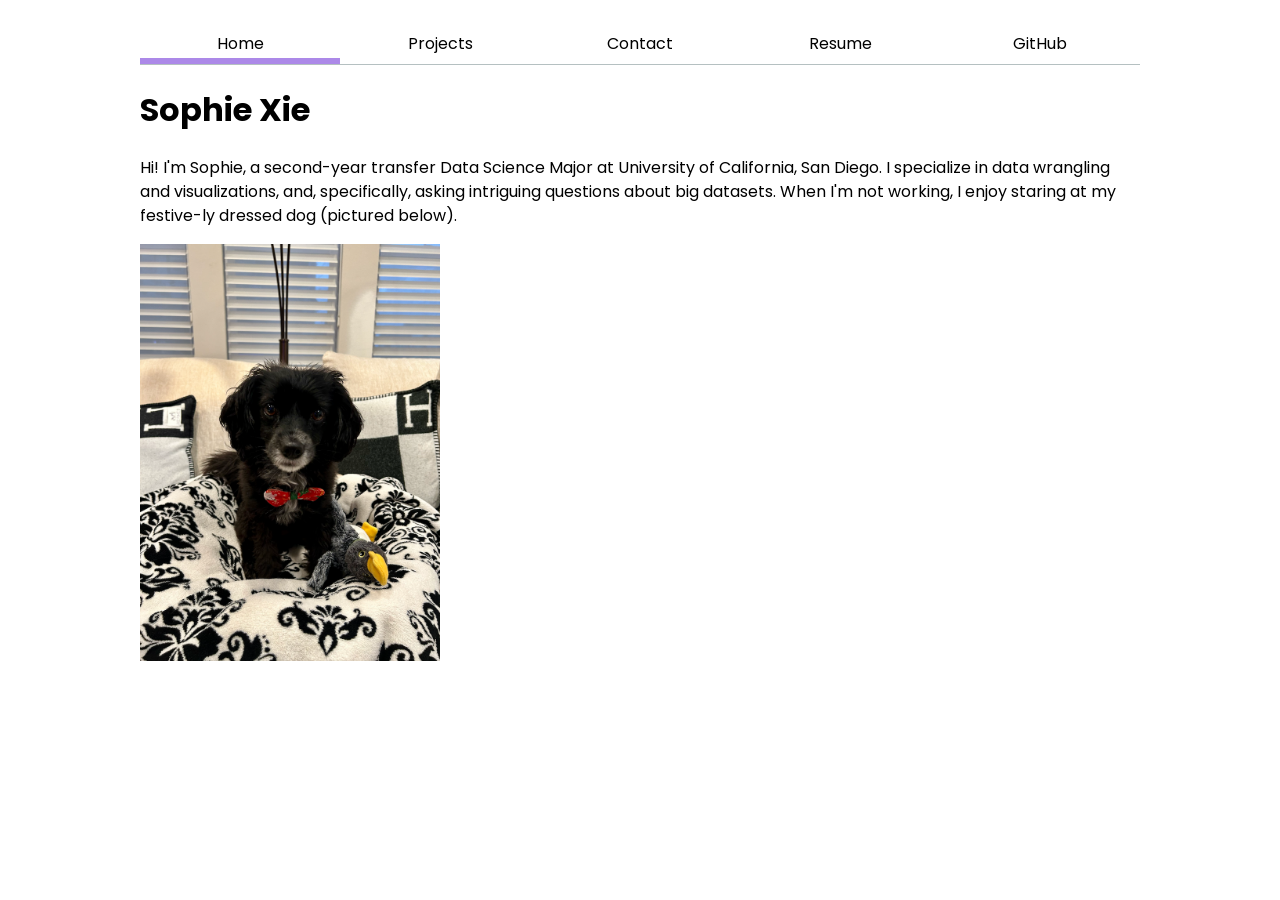
==== index.html @ fb724ca2 "changed font, shortened submit button on contact page changed font to poppins" ====
<!DOCTYPE html>
<html lang="en">
<head>
    <meta charset="UTF-8">
    <meta name="viewport" content="width=device-width, initial-scale=1.0">
    <title>Sophie Xie: Personal site and portfolio</title>
    <link rel="preconnect" href="https://fonts.googleapis.com">
    <link rel="preconnect" href="https://fonts.gstatic.com" crossorigin>
    <link rel="stylesheet" href="https://fonts.googleapis.com/css2?family=Poppins:ital,wght@0,400;0,700;1,400&display=swap">
    <link rel="stylesheet" href="style.css">
</head>
<body>
    <nav>
        <a href="./" class="current">Home</a>
        <a href="projects/">Projects</a>
        <a href="contact/">Contact</a>
        <a href="resume/">Resume</a>
        <a href="https://github.com/sop-xie" target="_blank">GitHub</a>
    </nav>
    <h1>Sophie Xie</h1>
    <p>Hi! I'm Sophie, a second-year transfer Data Science Major at 
University of California, San Diego. I specialize in data wrangling and visualizations,
and, specifically, asking intriguing questions about big datasets. When I'm not working,
I enjoy staring at my festive-ly dressed dog (pictured below). 
</p>
    <img src="images/max.png" alt="Maximus wearing a Christmas bowtie" width="300">
</body>
</html>
---- style.css ----
body {
  /* Set line height to 1.5 times the font size and use Poppins as the
     website font, falling back to the OS’s UI font if it fails to load */
  font: 100%/1.5 "Poppins", system-ui;
  /* Cap the content width so lines of text don't get too long to read */
  max-width: 100ch;
  /* Split the leftover space evenly on the left and right, centering the content */
  margin-inline: auto;
  /* Keep text from touching the window edges on narrow screens */
  padding: 1em;
}

:root {
  /* One place to define the accent color; everything else refers to it by name */
  --color-accent: oklch(70% 35% 300);
}

body {
  /* Tint built-in form controls (checkboxes, focus rings, etc.) with the accent color */
  accent-color: var(--color-accent);
}

nav {
  /* Lay the links out in a row */
  display: flex;
  margin-bottom: 1em;
  /* Subtle gray line separating the nav from the page content */
  border-bottom: 1px solid oklch(80% 3% 200);
}

nav a {
  /* Each link takes an equal share of the row */
  flex: 1;
  text-decoration: none;
  /* Use the surrounding text color instead of the default link blue */
  color: inherit;
  text-align: center;
  padding: 0.5em;
}

nav a.current {
  /* Thick accent-colored bar marking the page you are on */
  border-bottom: 0.4em solid var(--color-accent);
  /* Shrink the padding by the border's thickness so the link doesn't get taller */
  padding-bottom: 0.1em;
}

nav a:hover {
  border-bottom: 0.4em solid var(--color-accent);
  padding-bottom: 0.1em;
  /* Same hue as the accent color, but very light and barely saturated */
  background-color: oklch(from var(--color-accent) 95% 5% h);
}

input,
textarea,
button {
  /* Form controls don't inherit the page font by default; make them match */
  font: inherit;
}

form {
  /* Two columns: labels as wide as the longest label, fields take the rest */
  display: grid;
  grid-template-columns: auto 1fr;
  gap: 1em;
}

form label {
  /* Each label spans the whole row and reuses the form's two columns,
     so its text lands in column 1 and its field in column 2 */
  display: grid;
  grid-template-columns: subgrid;
  grid-column: 1 / -1;
}

form button {
  /* Give the button the whole row... */
  grid-column: 1 / -1;
  /* ...but only make it as wide as its text, centered in that row */
  justify-self: center;
}
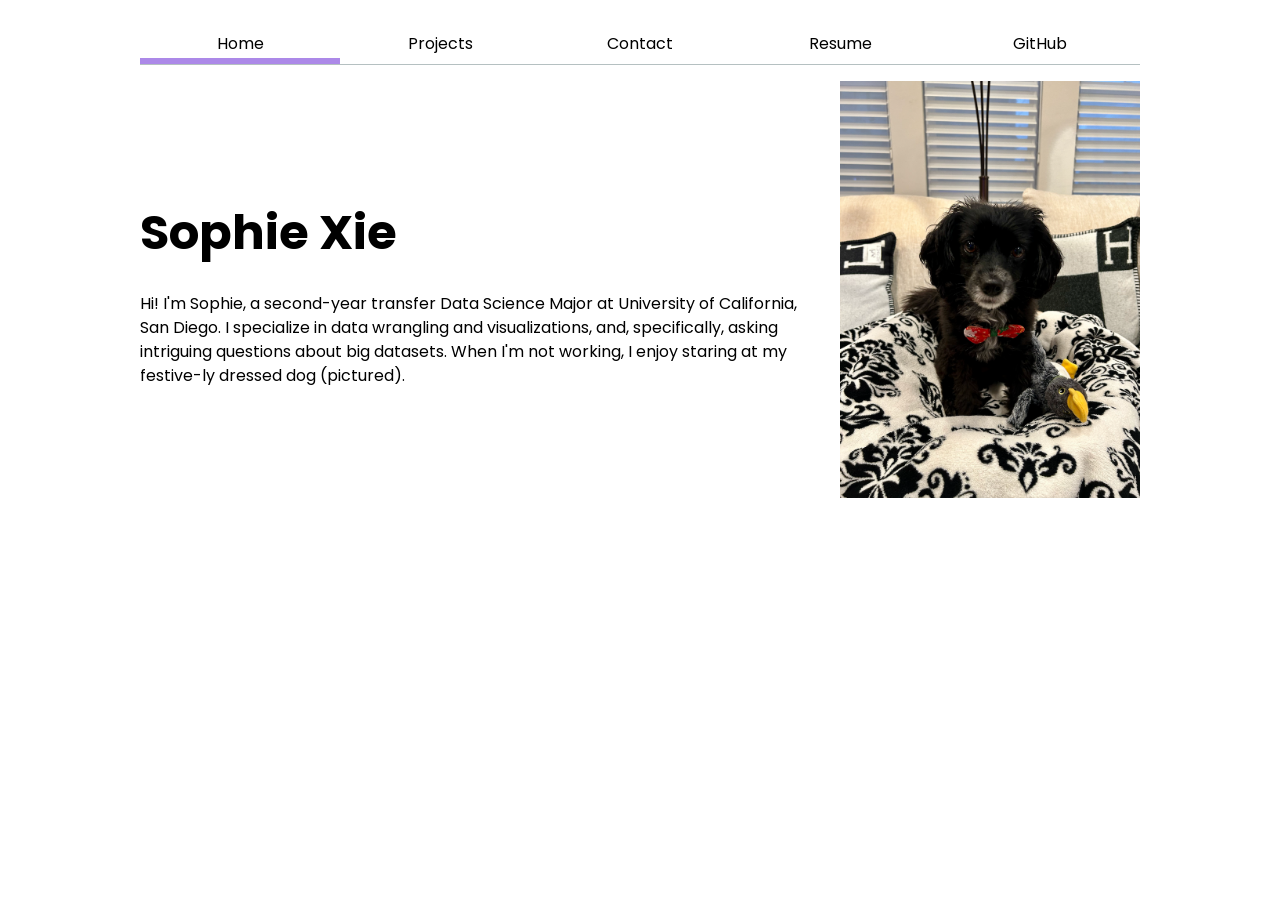
==== commit 9e185266: "changed formatting of bio and image" ====
--- a/index.html
+++ b/index.html
@@ -17,12 +17,16 @@
         <a href="resume/">Resume</a>
         <a href="https://github.com/sop-xie" target="_blank">GitHub</a>
     </nav>
-    <h1>Sophie Xie</h1>
-    <p>Hi! I'm Sophie, a second-year transfer Data Science Major at 
+    <div class="intro">
+        <div>
+            <h1>Sophie Xie</h1>
+            <p>Hi! I'm Sophie, a second-year transfer Data Science Major at 
 University of California, San Diego. I specialize in data wrangling and visualizations,
 and, specifically, asking intriguing questions about big datasets. When I'm not working,
-I enjoy staring at my festive-ly dressed dog (pictured below). 
+I enjoy staring at my festive-ly dressed dog (pictured). 
 </p>
-    <img src="images/max.png" alt="Maximus wearing a Christmas bowtie" width="300">
+        </div>
+        <img src="images/max.png" alt="Maximus wearing a Christmas bowtie" width="300">
+    </div>
 </body>
 </html>
--- a/style.css
+++ b/style.css
@@ -80,3 +80,62 @@
   /* ...but only make it as wide as its text, centered in that row */
   justify-self: center;
 }
+
+h1 {
+  /* Make the page title clearly bigger than the h2s */
+  font-size: 300%;
+}
+
+h1,
+h2,
+h3,
+h4,
+h5,
+h6 {
+  /* Headings are large, so the body's 1.5 line height looks too loose on them */
+  line-height: 1.1;
+  /* Break multi-line headings into lines of similar length */
+  text-wrap: balance;
+}
+
+.projects {
+  /* As many columns as fit, each at least 15em wide, sharing leftover space equally */
+  display: grid;
+  grid-template-columns: repeat(auto-fill, minmax(15em, 1fr));
+  gap: 1em;
+}
+
+.projects article {
+  /* Each card covers 3 rows of the main grid (title, image, text) and
+     reuses them, so those parts line up across cards in the same row */
+  display: grid;
+  grid-template-rows: subgrid;
+  grid-row: span 3;
+}
+
+.projects h2 {
+  /* The grid gap already spaces things out */
+  margin: 0;
+}
+
+.intro {
+  /* Put the text and the photo side by side, vertically centered */
+  display: flex;
+  align-items: center;
+  gap: 2em;
+  /* Let the photo drop below the text when there isn't room for both */
+  flex-wrap: wrap;
+}
+
+.intro div {
+  /* The text takes all the space the photo doesn't need,
+     but never gets squeezed narrower than 15em */
+  flex: 1;
+  min-width: 15em;
+}
+
+.intro img {
+  /* Never let the photo be wider than the screen */
+  max-width: 100%;
+  height: auto;
+}
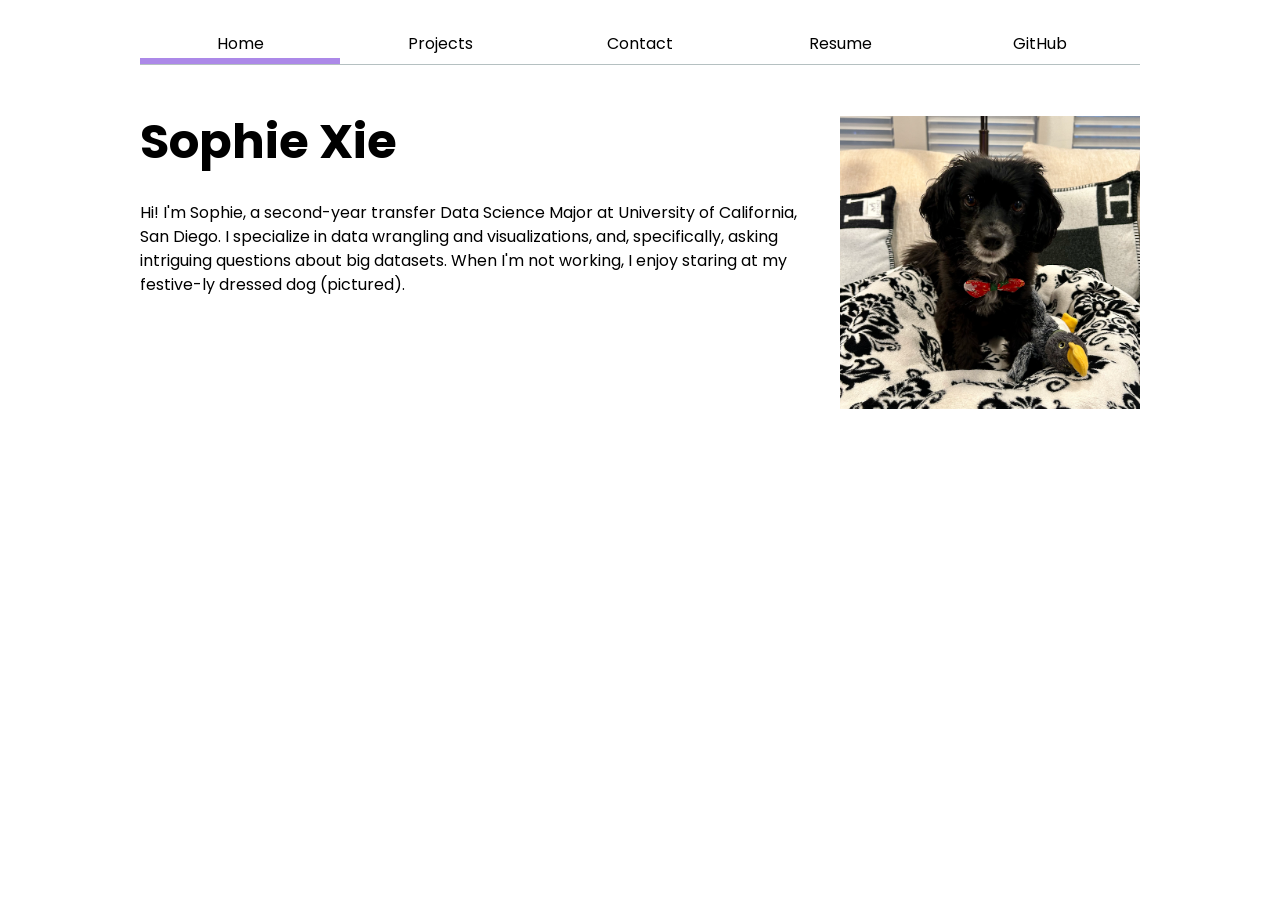
==== commit 5e2a7a05: "add global.js" ====
--- a/index.html
+++ b/index.html
@@ -8,6 +8,7 @@
     <link rel="preconnect" href="https://fonts.gstatic.com" crossorigin>
     <link rel="stylesheet" href="https://fonts.googleapis.com/css2?family=Poppins:ital,wght@0,400;0,700;1,400&display=swap">
     <link rel="stylesheet" href="style.css">
+    <script type="module" src="global.js"></script>
 </head>
 <body>
     <nav>
--- a/style.css
+++ b/style.css
@@ -13,6 +13,8 @@
 :root {
   /* One place to define the accent color; everything else refers to it by name */
   --color-accent: oklch(70% 35% 300);
+  /* A darker version of the accent (same hue and colorfulness) that is readable as text */
+  --color-accent-dark: oklch(from var(--color-accent) 45% c h);
 }
 
 body {
@@ -23,7 +25,8 @@
 nav {
   /* Lay the links out in a row */
   display: flex;
-  margin-bottom: 1em;
+  /* Space between the nav and the page title, the same on every page */
+  margin-bottom: 3.2em;
   /* Subtle gray line separating the nav from the page content */
   border-bottom: 1px solid oklch(80% 3% 200);
 }
@@ -84,6 +87,8 @@
 h1 {
   /* Make the page title clearly bigger than the h2s */
   font-size: 300%;
+  /* The nav's bottom margin already sets the space above the title */
+  margin-top: 0;
 }
 
 h1,
@@ -119,9 +124,9 @@
 }
 
 .intro {
-  /* Put the text and the photo side by side, vertically centered */
-  display: flex;
-  align-items: center;
+  /* Put the text and the photo side by side, with their tops lined up */
+  display: flex;
+  align-items: start;
   gap: 2em;
   /* Let the photo drop below the text when there isn't room for both */
   flex-wrap: wrap;
@@ -139,3 +144,113 @@
   max-width: 100%;
   height: auto;
 }
+
+/* ---------- Resume page ---------- */
+
+.resume section {
+  /* Lavender line separating each section from the one above */
+  border-top: 1px solid var(--color-accent);
+  padding-block: 1.5em;
+}
+
+.resume h2 {
+  /* Section names act as small labels rather than big headings */
+  margin: 0 0 0.75em;
+  font-size: 1em;
+  text-transform: uppercase;
+  letter-spacing: 0.08em;
+  color: var(--color-accent-dark);
+}
+
+@media (min-width: 45em) {
+  /* On wide screens only: section name in a narrow left column, content on the right */
+  .resume section {
+    display: grid;
+    grid-template-columns: 10em 1fr;
+    column-gap: 2em;
+  }
+
+  .resume section > * {
+    grid-column: 2;
+  }
+
+  .resume section > h2 {
+    grid-column: 1;
+    grid-row: 1;
+  }
+}
+
+.resume section > p {
+  margin: 0;
+}
+
+.resume article + article {
+  /* Space between entries, but not above the first one */
+  margin-top: 1.5em;
+}
+
+.resume article header {
+  /* Title on the left, date/location pushed to the right;
+     the right part wraps underneath when there isn't room */
+  display: flex;
+  flex-wrap: wrap;
+  justify-content: space-between;
+  align-items: baseline;
+  column-gap: 1em;
+}
+
+.resume article h3 {
+  margin: 0;
+  font-size: 1em;
+}
+
+.resume article header p {
+  margin: 0;
+  font-size: 0.9em;
+  color: oklch(50% 3% 300);
+}
+
+.resume article header p + p {
+  /* A second detail line (the tools used) gets a full row of its own */
+  flex-basis: 100%;
+}
+
+.resume article ul {
+  margin: 0.5em 0 0;
+  padding-left: 1.2em;
+}
+
+.resume a {
+  color: var(--color-accent-dark);
+}
+
+.skills {
+  /* Category names in one column, their tags in the other */
+  display: grid;
+  grid-template-columns: auto 1fr;
+  gap: 0.6em 1em;
+  align-items: baseline;
+}
+
+.skills h3 {
+  margin: 0;
+  font-size: 1em;
+}
+
+.skills ul {
+  /* Turn the list into a row of tags that wraps onto new lines */
+  display: flex;
+  flex-wrap: wrap;
+  gap: 0.4em;
+  margin: 0;
+  padding: 0;
+  list-style: none;
+}
+
+.skills li {
+  /* The pill shape: pale accent background with fully rounded ends */
+  padding: 0.1em 0.75em;
+  border-radius: 1em;
+  font-size: 0.9em;
+  background-color: oklch(from var(--color-accent) 95% 5% h);
+}
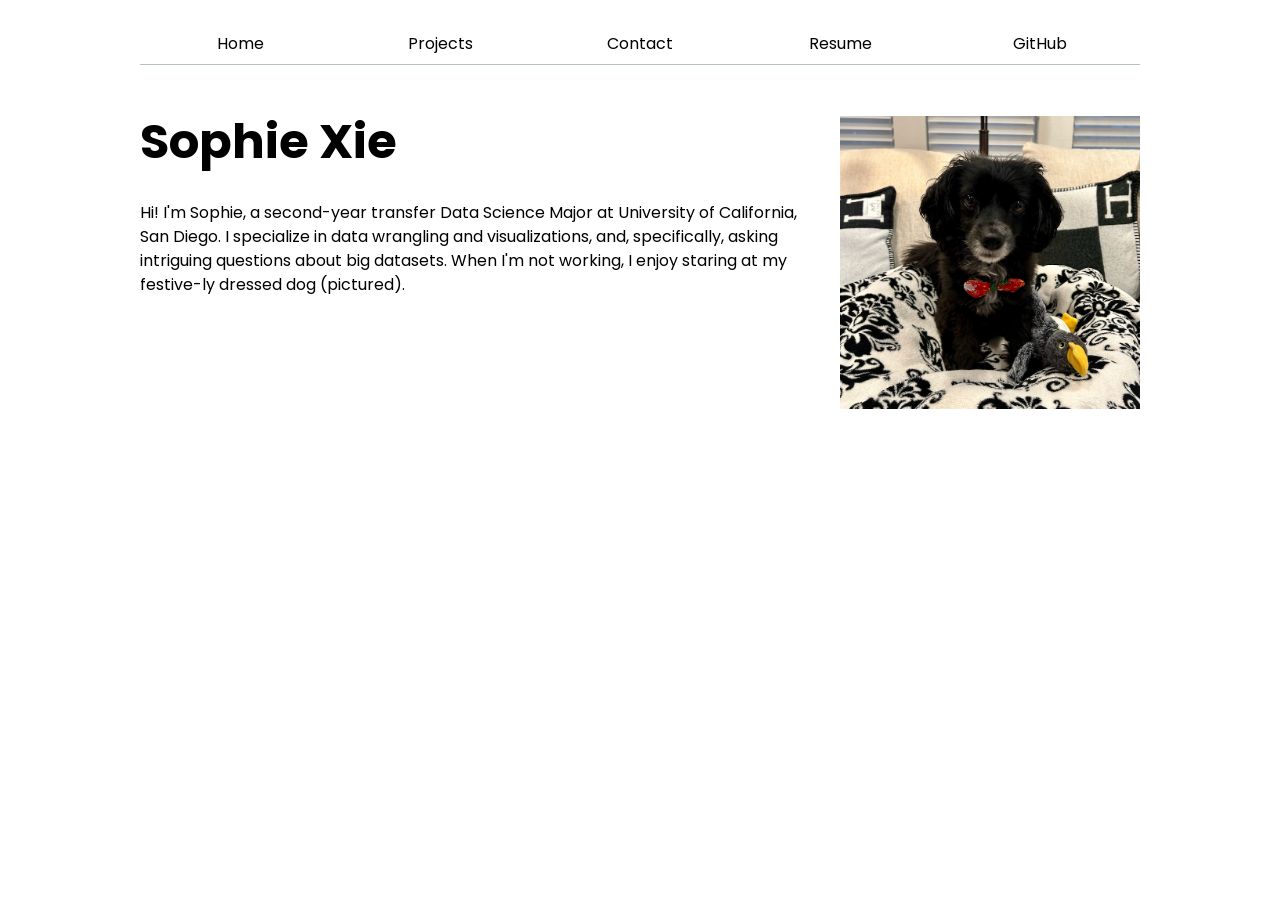
==== commit d371b35a: "removed class=current from links" ====
--- a/index.html
+++ b/index.html
@@ -12,7 +12,7 @@
 </head>
 <body>
     <nav>
-        <a href="./" class="current">Home</a>
+        <a href="./">Home</a>
         <a href="projects/">Projects</a>
         <a href="contact/">Contact</a>
         <a href="resume/">Resume</a>
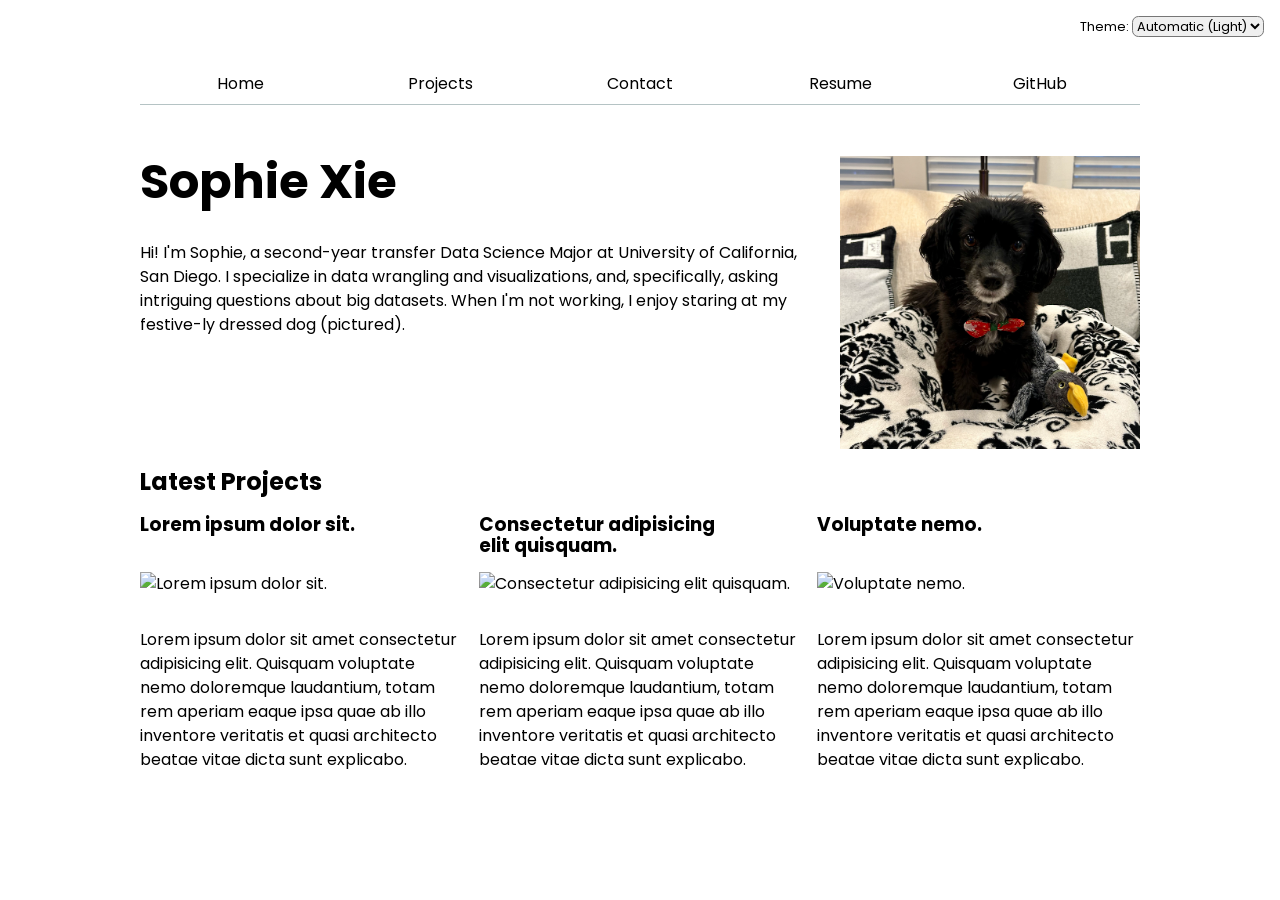
==== commit 25c4982b: "added three projects to the home page" ====
--- a/index.html
+++ b/index.html
@@ -9,15 +9,9 @@
     <link rel="stylesheet" href="https://fonts.googleapis.com/css2?family=Poppins:ital,wght@0,400;0,700;1,400&display=swap">
     <link rel="stylesheet" href="style.css">
     <script type="module" src="global.js"></script>
+    <script type="module" src="index.js"></script>
 </head>
 <body>
-    <nav>
-        <a href="./">Home</a>
-        <a href="projects/">Projects</a>
-        <a href="contact/">Contact</a>
-        <a href="resume/">Resume</a>
-        <a href="https://github.com/sop-xie" target="_blank">GitHub</a>
-    </nav>
     <div class="intro">
         <div>
             <h1>Sophie Xie</h1>
@@ -29,5 +23,7 @@
         </div>
         <img src="images/max.png" alt="Maximus wearing a Christmas bowtie" width="300">
     </div>
+    <h2>Latest Projects</h2>
+    <div class="projects"></div>
 </body>
 </html>
--- a/style.css
+++ b/style.css
@@ -8,13 +8,21 @@
   margin-inline: auto;
   /* Keep text from touching the window edges on narrow screens */
   padding: 1em;
+  /* Extra room at the top so the nav sits below the theme switcher */
+  padding-top: 3.5em;
 }
 
 :root {
   /* One place to define the accent color; everything else refers to it by name */
   --color-accent: oklch(70% 35% 300);
-  /* A darker version of the accent (same hue and colorfulness) that is readable as text */
-  --color-accent-dark: oklch(from var(--color-accent) 45% c h);
+  /* A version of the accent (same hue and colorfulness) that is readable as text:
+     dark purple on a light background, light lavender on a dark one */
+  --color-accent-dark: light-dark(
+    oklch(from var(--color-accent) 45% c h),
+    oklch(from var(--color-accent) 80% c h)
+  );
+  /* Follow the OS light/dark setting; default colors (canvas, canvastext) adapt */
+  color-scheme: light dark;
 }
 
 body {
@@ -27,8 +35,10 @@
   display: flex;
   /* Space between the nav and the page title, the same on every page */
   margin-bottom: 3.2em;
-  /* Subtle gray line separating the nav from the page content */
-  border-bottom: 1px solid oklch(80% 3% 200);
+  /* Semi-transparent, so the line looks subtle on both light and dark backgrounds */
+  --border-color: oklch(50% 10% 200 / 40%);
+  /* Subtle line separating the nav from the page content */
+  border-bottom: 1px solid var(--border-color);
 }
 
 nav a {
@@ -51,13 +61,15 @@
 nav a:hover {
   border-bottom: 0.4em solid var(--color-accent);
   padding-bottom: 0.1em;
-  /* Same hue as the accent color, but very light and barely saturated */
-  background-color: oklch(from var(--color-accent) 95% 5% h);
+  /* A faint tint: 15% accent mixed into the page background (canvas),
+     so it stays subtle in both light and dark mode */
+  background-color: color-mix(in oklch, var(--color-accent), canvas 85%);
 }
 
 input,
 textarea,
-button {
+button,
+select {
   /* Form controls don't inherit the page font by default; make them match */
   font: inherit;
 }
@@ -118,7 +130,7 @@
   grid-row: span 3;
 }
 
-.projects h2 {
+.projects :is(h2, h3) {
   /* The grid gap already spaces things out */
   margin: 0;
 }
@@ -248,9 +260,26 @@
 }
 
 .skills li {
-  /* The pill shape: pale accent background with fully rounded ends */
+  /* The pill shape: faint accent background with fully rounded ends */
   padding: 0.1em 0.75em;
   border-radius: 1em;
   font-size: 0.9em;
-  background-color: oklch(from var(--color-accent) 95% 5% h);
-}
+  /* Mixed with the page background (canvas) so it works in light and dark mode */
+  background-color: color-mix(in oklch, var(--color-accent), canvas 85%);
+}
+
+/* ---------- Theme switcher ---------- */
+
+.color-scheme {
+  /* Take it out of the page flow and pin it to the top-right corner of the window */
+  position: absolute;
+  top: 1rem;
+  right: 1rem;
+  /* Smaller, so it doesn't compete with the nav */
+  font-size: 80%;
+}
+
+.color-scheme select {
+  /* Softer, rounder corners on the dropdown */
+  border-radius: 0.5em;
+}
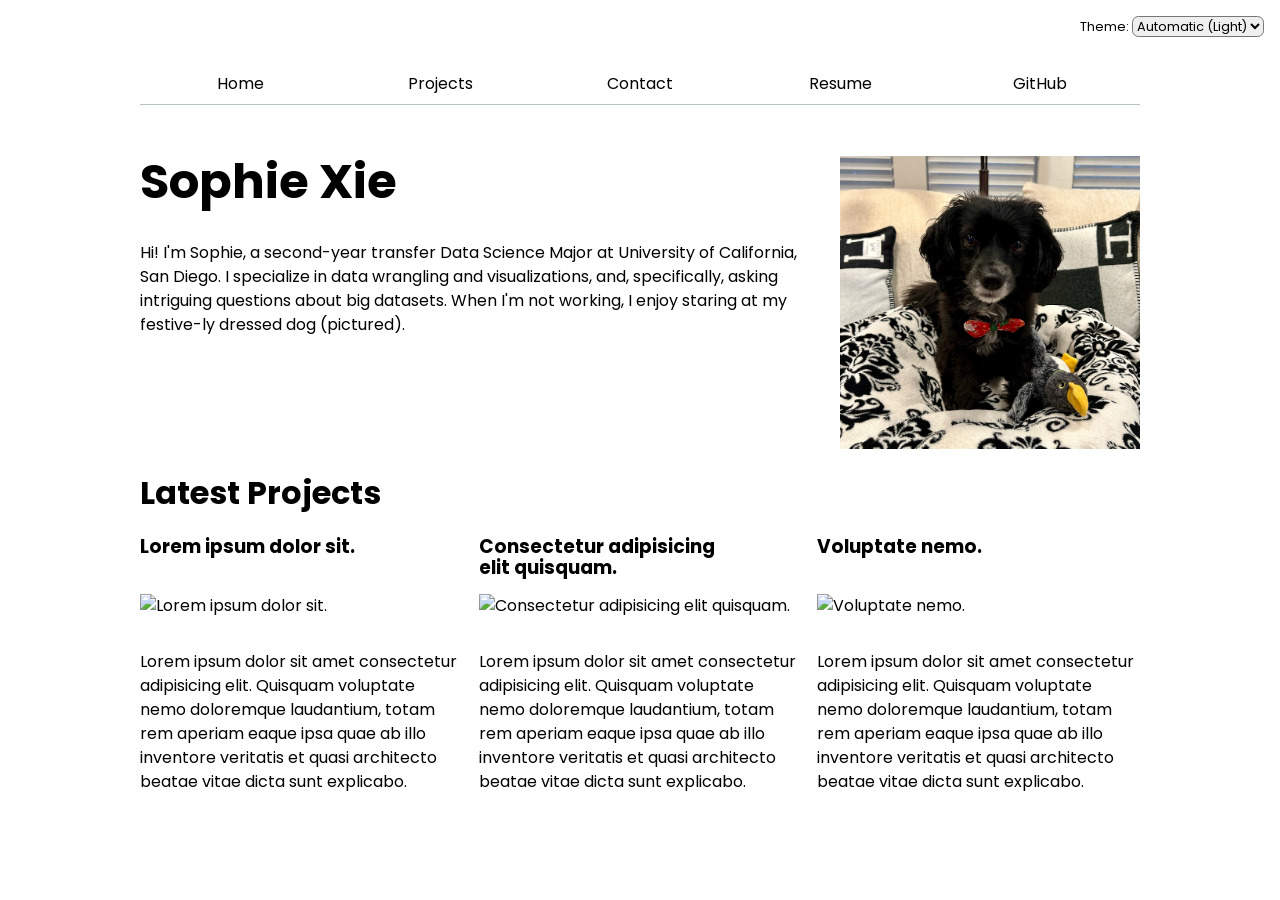
==== commit d76a4308: "font bigger" ====
--- a/index.html
+++ b/index.html
@@ -23,7 +23,7 @@
         </div>
         <img src="images/max.png" alt="Maximus wearing a Christmas bowtie" width="300">
     </div>
-    <h2>Latest Projects</h2>
+    <h2 class="latest-title">Latest Projects</h2>
     <div class="projects"></div>
 </body>
 </html>
--- a/style.css
+++ b/style.css
@@ -135,6 +135,11 @@
   margin: 0;
 }
 
+.latest-title {
+  /* A bit bigger than a normal h2 (150%), still smaller than the h1 (300%) */
+  font-size: 200%;
+}
+
 .intro {
   /* Put the text and the photo side by side, with their tops lined up */
   display: flex;
